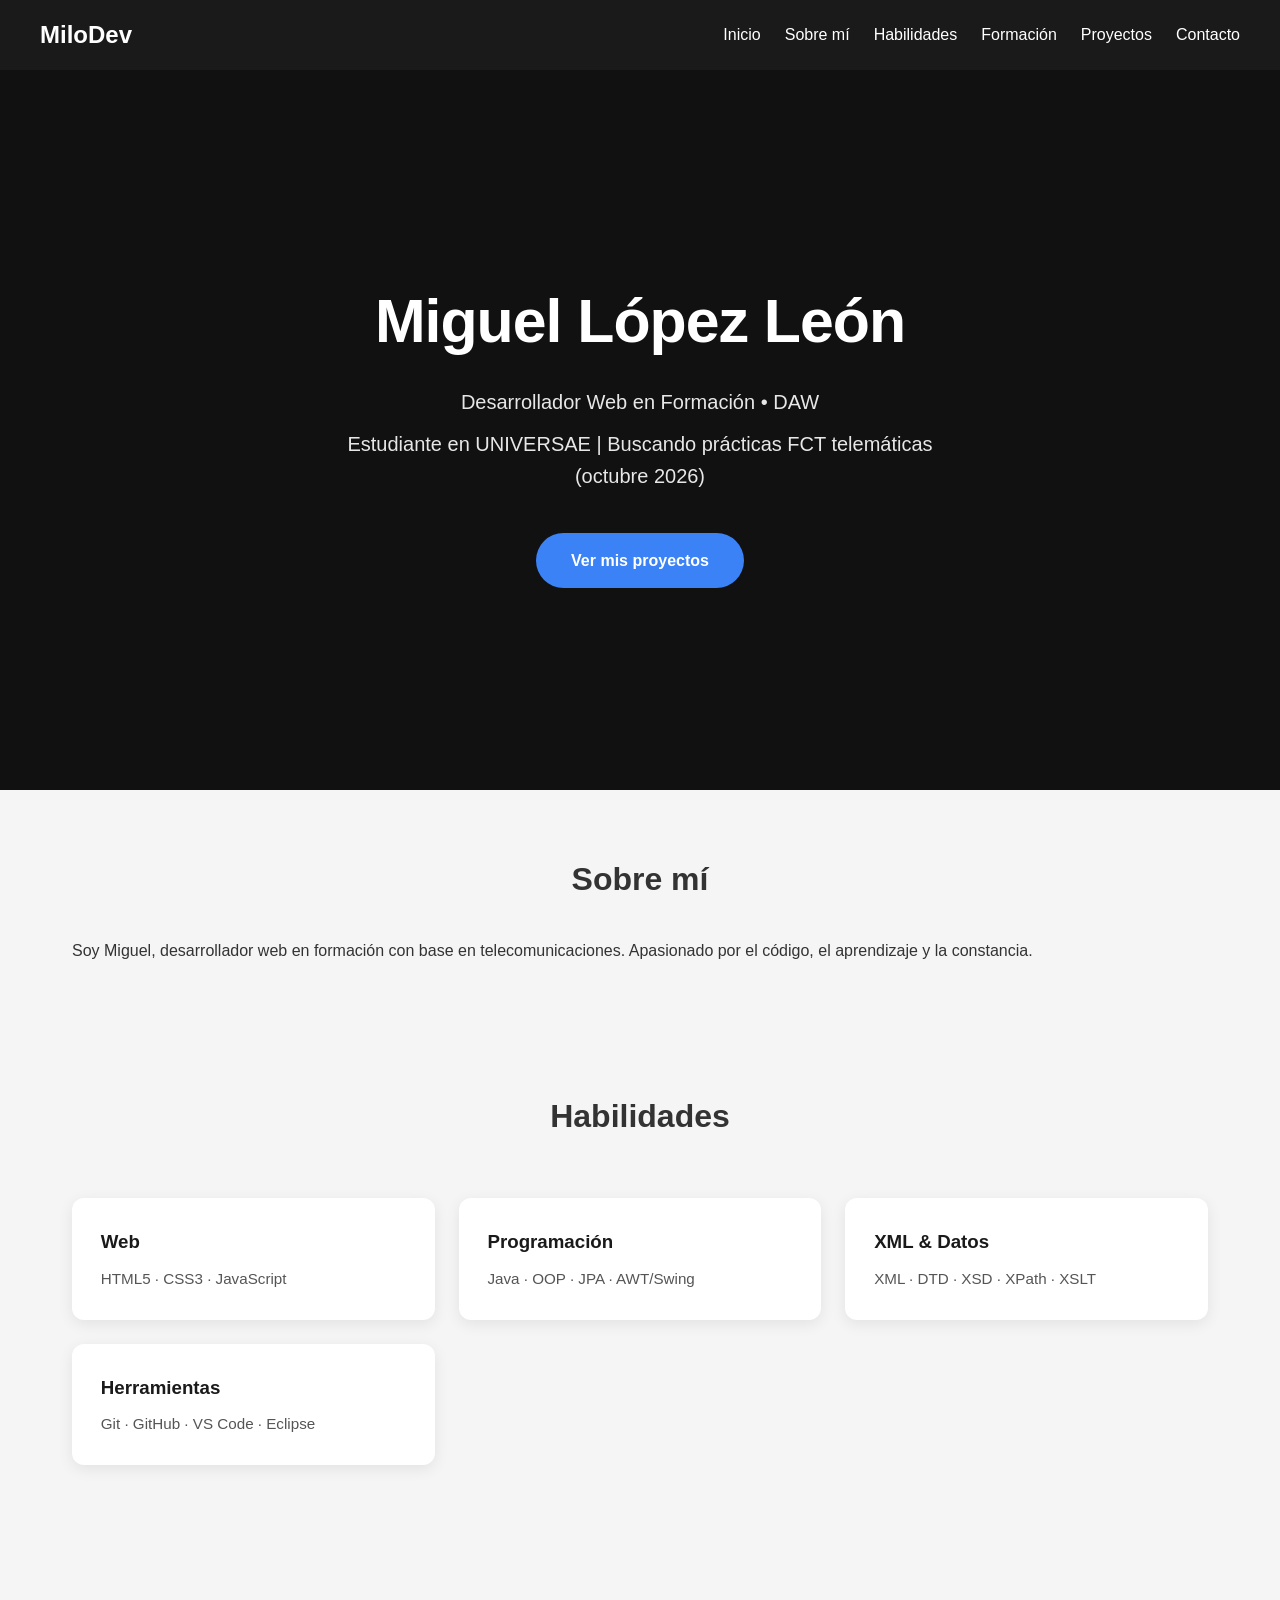
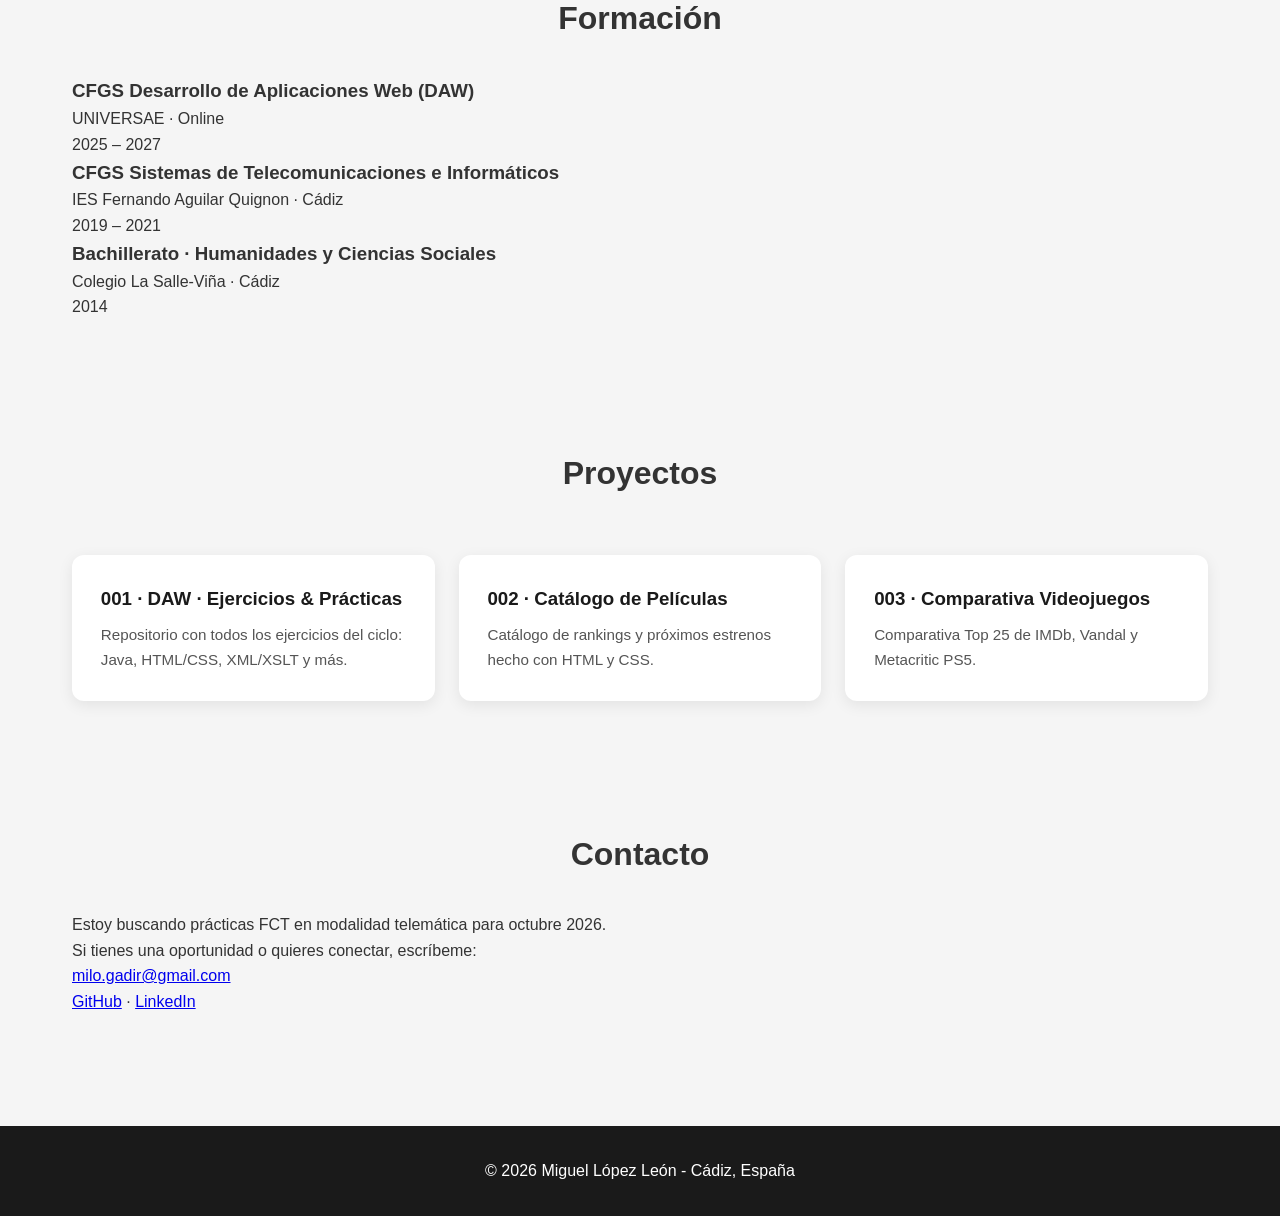
==== index.html @ a846097a "Publicar portfolio con index.html y styles.css" ====
<!DOCTYPE html>
<html lang="es">
<head>
    <meta charset="UTF-8">
    <meta name="viewport" content="width=device-width, initial-scale=1.0">
    <title>Miguel López León | Desarrollador Web</title>
    <link rel="stylesheet" href="styles.css">
</head>
<body>

    <header>
        <nav>
            <div>MiloDev</div>
            <ul>
                <li><a href="#inicio">Inicio</a></li>
                <li><a href="#sobre-mi">Sobre mí</a></li>
                <li><a href="#habilidades">Habilidades</a></li>
                <li><a href="#formacion">Formación</a></li>
                <li><a href="#proyectos">Proyectos</a></li>
                <li><a href="#contacto">Contacto</a></li>
            </ul>
        </nav>
    </header>

    <section id="inicio">
        <h1>Miguel López León</h1>
        <p>Desarrollador Web en Formación • DAW</p>
        <p>Estudiante en UNIVERSAE | Buscando prácticas FCT telemáticas (octubre 2026)</p>
        <a href="#proyectos" class="btn">Ver mis proyectos</a>
    </section>

    <section id="sobre-mi">
        <h2>Sobre mí</h2>
        <p>Soy Miguel, desarrollador web en formación con base en telecomunicaciones. Apasionado por el código, el aprendizaje y la constancia.</p>
    </section>

    <section id="habilidades">
        <h2>Habilidades</h2>
        <div>
            <h3>Web</h3>
            <p>HTML5 · CSS3 · JavaScript</p>
        </div>
        <div>
            <h3>Programación</h3>
            <p>Java · OOP · JPA · AWT/Swing</p>
        </div>
        <div>
            <h3>XML & Datos</h3>
            <p>XML · DTD · XSD · XPath · XSLT</p>
        </div>
        <div>
            <h3>Herramientas</h3>
            <p>Git · GitHub · VS Code · Eclipse</p>
        </div>
    </section>

    <section id="formacion">
        <h2>Formación</h2>
        <div>
            <h3>CFGS Desarrollo de Aplicaciones Web (DAW)</h3>
            <p>UNIVERSAE · Online</p>
            <p>2025 – 2027</p>
        </div>
        <div>
            <h3>CFGS Sistemas de Telecomunicaciones e Informáticos</h3>
            <p>IES Fernando Aguilar Quignon · Cádiz</p>
            <p>2019 – 2021</p>
        </div>
        <div>
            <h3>Bachillerato · Humanidades y Ciencias Sociales</h3>
            <p>Colegio La Salle-Viña · Cádiz</p>
            <p>2014</p>
        </div>
    </section>

    <section id="proyectos">
        <h2>Proyectos</h2>
        <a href="https://github.com/milogades/DAW-UNIVERSAE" target="_blank" class="proyecto-link">
            <div>
                <h3>001 · DAW · Ejercicios & Prácticas</h3>
                <p>Repositorio con todos los ejercicios del ciclo: Java, HTML/CSS, XML/XSLT y más.</p>
            </div>
        </a>
        <a href="https://milogades.github.io/catalogo-peliculas/" target="_blank" class="proyecto-link">
            <div>
                <h3>002 · Catálogo de Películas</h3>
                <p>Catálogo de rankings y próximos estrenos hecho con HTML y CSS.</p>
            </div>
        </a>
        <div>
            <h3>003 · Comparativa Videojuegos</h3>
            <p>Comparativa Top 25 de IMDb, Vandal y Metacritic PS5.</p>
        </div>
    </section>

    <section id="contacto">
        <h2>Contacto</h2>
        <p>Estoy buscando prácticas FCT en modalidad telemática para octubre 2026.</p>
        <p>Si tienes una oportunidad o quieres conectar, escríbeme:</p>
        <p><a href="mailto:milo.gadir@gmail.com">milo.gadir@gmail.com</a></p>
        <p>
            <a href="https://github.com/milogades" target="_blank" rel="noopener noreferrer">GitHub</a> ·
            <a href="https://linkedin.com/in/miguel-l%C3%B3pez-le%C3%B3n-2a3794136/" target="_blank" rel="noopener noreferrer">LinkedIn</a>
        </p>
    </section>

    <footer>
        <p>© 2026 Miguel López León - Cádiz, España</p>
    </footer>

</body>
</html>
---- styles.css ----
* {
    margin: 0;
    padding: 0;
    box-sizing: border-box;
}

body {
    font-family: Arial, Helvetica, sans-serif;
    line-height: 1.6;
    color: #333;
    background-color: #f5f5f5;
}

header {
    background-color: #1a1a1a;
    color: white;
    padding: 1rem 2rem;
}

nav {
    display: flex;
    justify-content: space-between;
    align-items: center;
    max-width: 1200px;
    margin: 0 auto;
}

nav div {
    font-size: 1.5rem;
    font-weight: bold;
}

nav ul {
    list-style: none;
    display: flex;
    gap: 1.5rem;
}

nav a {
    color: white;
    text-decoration: none;
}

nav a:hover {
    color: #4da6ff;
}

section {
    max-width: 1200px;
    margin: 0 auto;
    padding: 4rem 2rem;
}

#inicio {
    background-color: #111;
    color: white;
    text-align: center;
    padding: 8rem 2rem;
    min-height: 80vh;
    display: flex;
    flex-direction: column;
    justify-content: center;
    align-items: center;
    max-width: none;
}

#inicio h1 {
    font-size: 3.8rem;
    font-weight: 700;
    margin-bottom: 1rem;
    letter-spacing: -1px;
}

#inicio p {
    font-size: 1.25rem;
    margin-bottom: 0.6rem;
    opacity: 0.9;
    max-width: 600px;
}

#inicio .btn {
    display: inline-block;
    margin-top: 2rem;
    padding: 0.9rem 2.2rem;
    background-color: #3b82f6;
    color: white;
    text-decoration: none;
    border-radius: 50px;
    font-weight: 600;
    transition: background-color 0.3s ease, transform 0.3s ease;
}

#inicio .btn:hover {
    background-color: #2563eb;
    transform: translateY(-3px);
}

h2 {
    font-size: 2rem;
    margin-bottom: 2rem;
    text-align: center;
}

#habilidades > div,
#proyectos > div,
.proyecto-link div {
    background-color: white;
    padding: 1.8rem;
    border-radius: 12px;
    box-shadow: 0 4px 15px rgba(0, 0, 0, 0.08);
    transition: transform 0.3s ease, box-shadow 0.3s ease;
}

#habilidades > div:hover,
#proyectos > div:hover,
.proyecto-link:hover div {
    transform: translateY(-6px);
    box-shadow: 0 10px 25px rgba(0, 0, 0, 0.12);
}

#habilidades h3,
#proyectos h3,
.proyecto-link h3 {
    margin-bottom: 0.6rem;
    color: #1a1a1a;
}

#habilidades p,
#proyectos p,
.proyecto-link p {
    color: #555;
    font-size: 0.95rem;
}

#habilidades,
#proyectos {
    display: grid;
    grid-template-columns: repeat(auto-fit, minmax(280px, 1fr));
    gap: 1.5rem;
}

#habilidades h2,
#proyectos h2 {
    grid-column: 1 / -1;
}

.proyecto-link {
    text-decoration: none;
    color: inherit;
    display: block;
}

footer {
    background-color: #1a1a1a;
    color: white;
    text-align: center;
    padding: 2rem;
    margin-top: 3rem;
}

@media (max-width: 768px) {
    nav {
        flex-direction: column;
        gap: 1rem;
    }

    nav ul {
        flex-wrap: wrap;
        justify-content: center;
    }

    #inicio h1 {
        font-size: 2.4rem;
    }
}
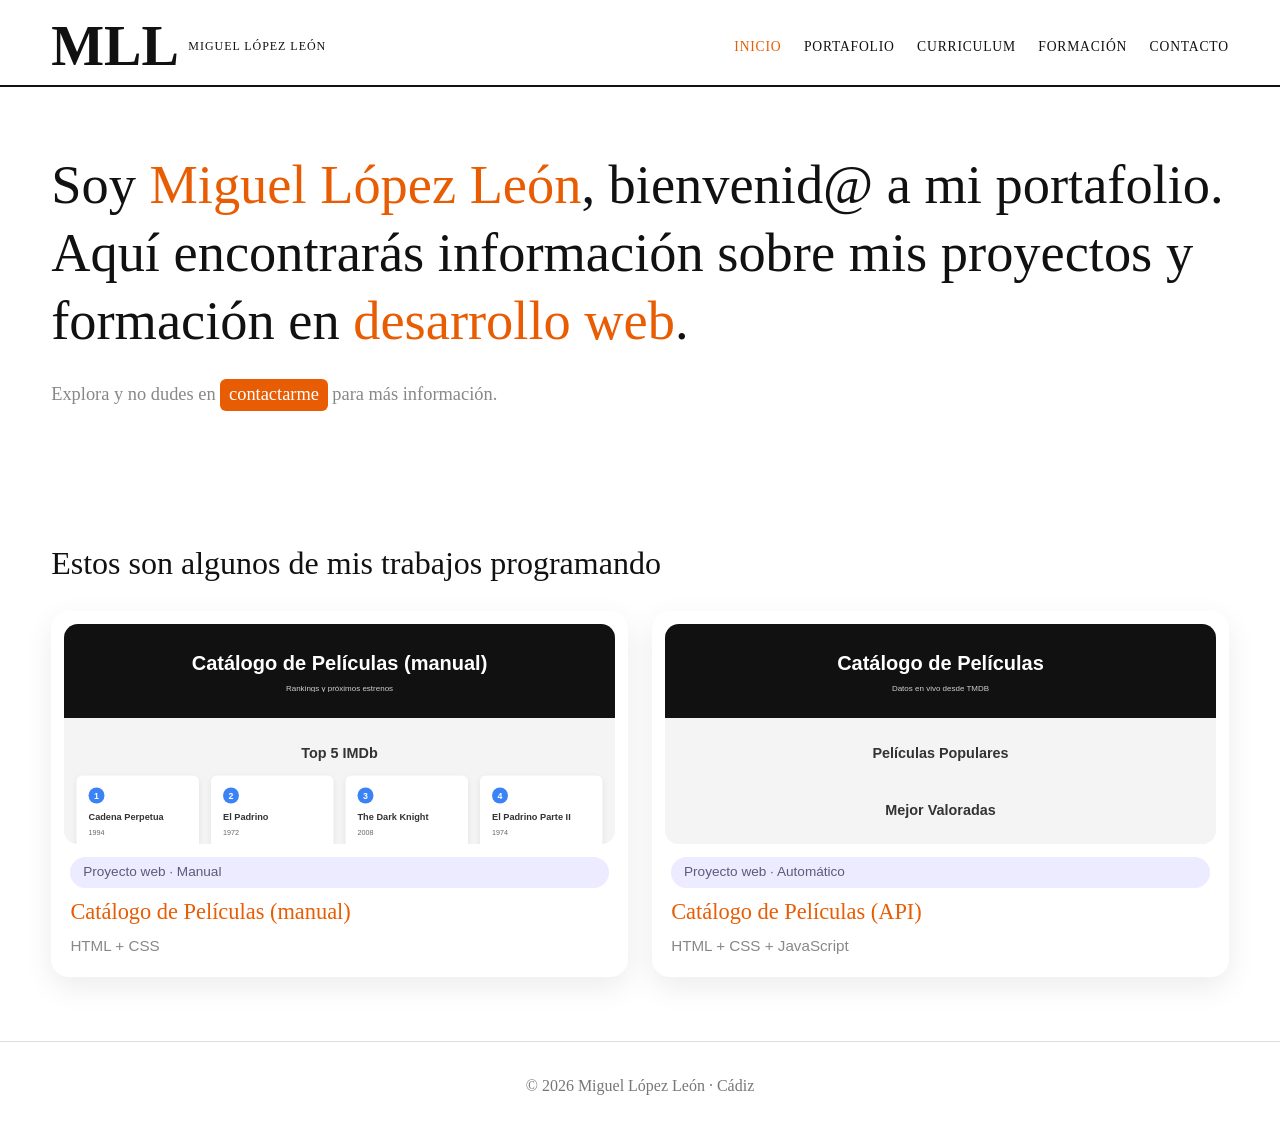
==== commit 91ff1096: "Ancho completo, grid de 2 columnas en inicio, currículum y estilos actualizados" ====
--- a/index.html
+++ b/index.html
@@ -3,110 +3,76 @@
 <head>
     <meta charset="UTF-8">
     <meta name="viewport" content="width=device-width, initial-scale=1.0">
-    <title>Miguel López León | Desarrollador Web</title>
+    <title>Inicio | Miguel López León</title>
     <link rel="stylesheet" href="styles.css">
 </head>
 <body>
 
     <header>
-        <nav>
-            <div>MiloDev</div>
-            <ul>
-                <li><a href="#inicio">Inicio</a></li>
-                <li><a href="#sobre-mi">Sobre mí</a></li>
-                <li><a href="#habilidades">Habilidades</a></li>
-                <li><a href="#formacion">Formación</a></li>
-                <li><a href="#proyectos">Proyectos</a></li>
-                <li><a href="#contacto">Contacto</a></li>
-            </ul>
-        </nav>
+        <div class="barra">
+            <a href="index.html" class="logo">
+                <span class="logo-letra">MLL</span>
+                <span class="logo-nombre">MIGUEL LÓPEZ LEÓN</span>
+            </a>
+            <nav>
+                <ul>
+                    <li><a href="index.html" class="activo">INICIO</a></li>
+                    <li><a href="portafolio.html">PORTAFOLIO</a></li>
+                    <li><a href="curriculum.html">CURRICULUM</a></li>
+                    <li><a href="formacion.html">FORMACIÓN</a></li>
+                    <li><a href="contacto.html">CONTACTO</a></li>
+                </ul>
+            </nav>
+        </div>
     </header>
 
-    <section id="inicio">
-        <h1>Miguel López León</h1>
-        <p>Desarrollador Web en Formación • DAW</p>
-        <p>Estudiante en UNIVERSAE | Buscando prácticas FCT telemáticas (octubre 2026)</p>
-        <a href="#proyectos" class="btn">Ver mis proyectos</a>
-    </section>
+    <main>
+        <section class="hero">
+            <h1>
+                Soy <span class="naranja">Miguel López León</span>, bienvenid@ a mi portafolio.
+                Aquí encontrarás información sobre mis proyectos y formación en
+                <span class="naranja">desarrollo web</span>.
+            </h1>
+            <p class="hero-texto">
+                Explora y no dudes en
+                <a href="contacto.html" class="btn-contacto">contactarme</a>
+                para más información.
+            </p>
+        </section>
 
-    <section id="sobre-mi">
-        <h2>Sobre mí</h2>
-        <p>Soy Miguel, desarrollador web en formación con base en telecomunicaciones. Apasionado por el código, el aprendizaje y la constancia.</p>
-    </section>
+        <section class="trabajos">
+            <h2>Estos son algunos de mis trabajos programando</h2>
+            <div class="grid-trabajos grid-dos">
 
-    <section id="habilidades">
-        <h2>Habilidades</h2>
-        <div>
-            <h3>Web</h3>
-            <p>HTML5 · CSS3 · JavaScript</p>
-        </div>
-        <div>
-            <h3>Programación</h3>
-            <p>Java · OOP · JPA · AWT/Swing</p>
-        </div>
-        <div>
-            <h3>XML & Datos</h3>
-            <p>XML · DTD · XSD · XPath · XSLT</p>
-        </div>
-        <div>
-            <h3>Herramientas</h3>
-            <p>Git · GitHub · VS Code · Eclipse</p>
-        </div>
-    </section>
+                <a href="catalogo.html" class="tarjeta-link">
+                    <article class="tarjeta">
+                        <div class="preview">
+                            <iframe src="catalogo.html" title="Vista previa catálogo manual"></iframe>
+                        </div>
+                        <p class="etiqueta">Proyecto web · Manual</p>
+                        <h3>Catálogo de Películas (manual)</h3>
+                        <p class="tecnologias">HTML + CSS</p>
+                    </article>
+                </a>
 
-    <section id="formacion">
-        <h2>Formación</h2>
-        <div>
-            <h3>CFGS Desarrollo de Aplicaciones Web (DAW)</h3>
-            <p>UNIVERSAE · Online</p>
-            <p>2025 – 2027</p>
-        </div>
-        <div>
-            <h3>CFGS Sistemas de Telecomunicaciones e Informáticos</h3>
-            <p>IES Fernando Aguilar Quignon · Cádiz</p>
-            <p>2019 – 2021</p>
-        </div>
-        <div>
-            <h3>Bachillerato · Humanidades y Ciencias Sociales</h3>
-            <p>Colegio La Salle-Viña · Cádiz</p>
-            <p>2014</p>
-        </div>
-    </section>
+                <a href="catalogo-api.html" class="tarjeta-link">
+                    <article class="tarjeta">
+                        <div class="preview">
+                            <iframe src="catalogo-api.html" title="Vista previa catálogo API"></iframe>
+                        </div>
+                        <p class="etiqueta">Proyecto web · Automático</p>
+                        <h3>Catálogo de Películas (API)</h3>
+                        <p class="tecnologias">HTML + CSS + JavaScript</p>
+                    </article>
+                </a>
 
-    <section id="proyectos">
-        <h2>Proyectos</h2>
-        <a href="https://github.com/milogades/DAW-UNIVERSAE" target="_blank" class="proyecto-link">
-            <div>
-                <h3>001 · DAW · Ejercicios & Prácticas</h3>
-                <p>Repositorio con todos los ejercicios del ciclo: Java, HTML/CSS, XML/XSLT y más.</p>
             </div>
-        </a>
-        <a href="https://milogades.github.io/catalogo-peliculas/" target="_blank" class="proyecto-link">
-            <div>
-                <h3>002 · Catálogo de Películas</h3>
-                <p>Catálogo de rankings y próximos estrenos hecho con HTML y CSS.</p>
-            </div>
-        </a>
-        <div>
-            <h3>003 · Comparativa Videojuegos</h3>
-            <p>Comparativa Top 25 de IMDb, Vandal y Metacritic PS5.</p>
-        </div>
-    </section>
-
-    <section id="contacto">
-        <h2>Contacto</h2>
-        <p>Estoy buscando prácticas FCT en modalidad telemática para octubre 2026.</p>
-        <p>Si tienes una oportunidad o quieres conectar, escríbeme:</p>
-        <p><a href="mailto:milo.gadir@gmail.com">milo.gadir@gmail.com</a></p>
-        <p>
-            <a href="https://github.com/milogades" target="_blank" rel="noopener noreferrer">GitHub</a> ·
-            <a href="https://linkedin.com/in/miguel-l%C3%B3pez-le%C3%B3n-2a3794136/" target="_blank" rel="noopener noreferrer">LinkedIn</a>
-        </p>
-    </section>
+        </section>
+    </main>
 
     <footer>
-        <p>© 2026 Miguel López León - Cádiz, España</p>
+        <p>© 2026 Miguel López León · Cádiz</p>
     </footer>
 
 </body>
-</html>+</html>
--- a/styles.css
+++ b/styles.css
@@ -5,161 +5,307 @@
 }
 
 body {
-    font-family: Arial, Helvetica, sans-serif;
-    line-height: 1.6;
-    color: #333;
-    background-color: #f5f5f5;
+    font-family: Georgia, "Times New Roman", serif;
+    background: #fff;
+    color: #111;
+    line-height: 1.5;
 }
 
 header {
-    background-color: #1a1a1a;
-    color: white;
-    padding: 1rem 2rem;
-}
-
-nav {
+    border-bottom: 2px solid #111;
+}
+
+.barra {
+    width: 100%;
+    max-width: none;
+    margin: 0;
+    padding: 1.5rem 4vw 1rem;
     display: flex;
     justify-content: space-between;
     align-items: center;
-    max-width: 1200px;
-    margin: 0 auto;
-}
-
-nav div {
-    font-size: 1.5rem;
+    border-bottom: none;
+}
+
+.logo {
+    display: flex;
+    align-items: center;
+    gap: 0.6rem;
+    text-decoration: none;
+    color: #111;
+}
+
+.logo-letra {
+    font-size: 3.5rem;
     font-weight: bold;
+    line-height: 0.8;
+}
+
+.logo-nombre {
+    font-size: 0.75rem;
+    letter-spacing: 0.08em;
 }
 
 nav ul {
     list-style: none;
     display: flex;
+    gap: 1.4rem;
+}
+
+nav a {
+    text-decoration: none;
+    color: #111;
+    font-size: 0.85rem;
+    letter-spacing: 0.06em;
+}
+
+nav a.activo,
+nav a:hover {
+    color: #e85d04;
+}
+
+.hero,
+.trabajos,
+#curriculum,
+#formacion,
+#contacto {
+    width: 100%;
+    max-width: none;
+    margin: 0;
+    padding: 4rem 4vw;
+}
+
+.hero h1 {
+    font-size: clamp(2rem, 5vw, 3.4rem);
+    font-weight: 500;
+    line-height: 1.25;
+    margin-bottom: 1.5rem;
+}
+
+.naranja {
+    color: #e85d04;
+}
+
+.hero-texto {
+    color: #888;
+    font-size: 1.15rem;
+}
+
+.btn-contacto {
+    display: inline-block;
+    background: #e85d04;
+    color: #fff;
+    text-decoration: none;
+    padding: 0.15rem 0.55rem;
+    border-radius: 6px;
+}
+
+.btn-contacto:hover {
+    background: #d9480f;
+}
+
+.trabajos h2,
+#curriculum h2,
+#formacion h2,
+#contacto h2 {
+    font-size: 2rem;
+    font-weight: 500;
+    margin-bottom: 1.5rem;
+}
+
+.grid-trabajos {
+    display: grid;
+    grid-template-columns: 1fr;
     gap: 1.5rem;
 }
 
-nav a {
-    color: white;
-    text-decoration: none;
-}
-
-nav a:hover {
-    color: #4da6ff;
-}
-
-section {
-    max-width: 1200px;
-    margin: 0 auto;
-    padding: 4rem 2rem;
-}
-
-#inicio {
-    background-color: #111;
-    color: white;
-    text-align: center;
-    padding: 8rem 2rem;
-    min-height: 80vh;
-    display: flex;
-    flex-direction: column;
-    justify-content: center;
-    align-items: center;
-    max-width: none;
-}
-
-#inicio h1 {
-    font-size: 3.8rem;
-    font-weight: 700;
-    margin-bottom: 1rem;
-    letter-spacing: -1px;
-}
-
-#inicio p {
-    font-size: 1.25rem;
-    margin-bottom: 0.6rem;
-    opacity: 0.9;
-    max-width: 600px;
-}
-
-#inicio .btn {
-    display: inline-block;
-    margin-top: 2rem;
-    padding: 0.9rem 2.2rem;
-    background-color: #3b82f6;
-    color: white;
-    text-decoration: none;
-    border-radius: 50px;
-    font-weight: 600;
-    transition: background-color 0.3s ease, transform 0.3s ease;
-}
-
-#inicio .btn:hover {
-    background-color: #2563eb;
-    transform: translateY(-3px);
-}
-
-h2 {
-    font-size: 2rem;
-    margin-bottom: 2rem;
-    text-align: center;
-}
-
-#habilidades > div,
-#proyectos > div,
-.proyecto-link div {
-    background-color: white;
-    padding: 1.8rem;
-    border-radius: 12px;
-    box-shadow: 0 4px 15px rgba(0, 0, 0, 0.08);
-    transition: transform 0.3s ease, box-shadow 0.3s ease;
-}
-
-#habilidades > div:hover,
-#proyectos > div:hover,
-.proyecto-link:hover div {
-    transform: translateY(-6px);
-    box-shadow: 0 10px 25px rgba(0, 0, 0, 0.12);
-}
-
-#habilidades h3,
-#proyectos h3,
-.proyecto-link h3 {
-    margin-bottom: 0.6rem;
-    color: #1a1a1a;
-}
-
-#habilidades p,
-#proyectos p,
-.proyecto-link p {
-    color: #555;
-    font-size: 0.95rem;
-}
-
-#habilidades,
-#proyectos {
-    display: grid;
-    grid-template-columns: repeat(auto-fit, minmax(280px, 1fr));
-    gap: 1.5rem;
-}
-
-#habilidades h2,
-#proyectos h2 {
-    grid-column: 1 / -1;
-}
-
-.proyecto-link {
+.grid-dos {
+    grid-template-columns: 1fr 1fr;
+}
+
+.tarjeta-link {
     text-decoration: none;
     color: inherit;
     display: block;
 }
 
+.tarjeta {
+    background: #fff;
+    border-radius: 18px;
+    box-shadow: 0 10px 30px rgba(0, 0, 0, 0.08);
+    overflow: hidden;
+    padding-bottom: 1.2rem;
+    transition: transform 0.3s ease, box-shadow 0.3s ease;
+}
+
+.tarjeta:hover {
+    transform: translateY(-8px);
+    box-shadow: 0 16px 35px rgba(0, 0, 0, 0.14);
+}
+
+.preview {
+    height: 220px;
+    margin: 0.8rem;
+    border-radius: 14px;
+    overflow: hidden;
+    background: #f4f4f4;
+}
+
+.preview iframe {
+    width: 200%;
+    height: 400%;
+    border: none;
+    transform: scale(0.5);
+    transform-origin: top left;
+    pointer-events: none;
+}
+
+.etiqueta {
+    margin: 0.8rem 1.2rem 0.4rem;
+    background: #ecebff;
+    color: #5b5b7a;
+    font-size: 0.85rem;
+    font-family: Arial, Helvetica, sans-serif;
+    padding: 0.35rem 0.8rem;
+    border-radius: 999px;
+}
+
+.tarjeta h3 {
+    margin: 0.4rem 1.2rem;
+    color: #e85d04;
+    font-size: 1.4rem;
+    font-weight: 500;
+}
+
+.tecnologias {
+    margin: 0.2rem 1.2rem 0;
+    color: #888;
+    font-family: Arial, Helvetica, sans-serif;
+    font-size: 0.95rem;
+}
+
+#curriculum p,
+#formacion p,
+#contacto p {
+    color: #444;
+}
+
 footer {
-    background-color: #1a1a1a;
-    color: white;
     text-align: center;
     padding: 2rem;
-    margin-top: 3rem;
-}
-
-@media (max-width: 768px) {
-    nav {
+    border-top: 1px solid #ddd;
+    color: #777;
+}
+
+.caja-filtros {
+    background: #fff4ed;
+    border-radius: 18px;
+    padding: 1.2rem;
+    margin-bottom: 2rem;
+}
+
+.filtros {
+    display: flex;
+    flex-wrap: wrap;
+    gap: 0.7rem;
+}
+
+.filtro {
+    background: transparent;
+    border: 2px solid #e85d04;
+    color: #e85d04;
+    padding: 0.45rem 1.1rem;
+    border-radius: 999px;
+    cursor: pointer;
+    font-size: 0.95rem;
+}
+
+.filtro.activo,
+.filtro:hover {
+    background: #e85d04;
+    color: #fff;
+}
+
+.contador {
+    text-align: right;
+    color: #e85d04;
+    margin-top: 0.8rem;
+    font-style: italic;
+}
+
+.contacto-grid {
+    display: grid;
+    grid-template-columns: 1fr 1fr;
+    gap: 2.5rem;
+    align-items: start;
+}
+
+.formulario {
+    display: flex;
+    flex-direction: column;
+    gap: 1rem;
+}
+
+.formulario input,
+.formulario textarea {
+    font-family: Arial, Helvetica, sans-serif;
+    font-size: 1rem;
+    padding: 0.9rem 1rem;
+    border: 1px solid #ddd;
+    border-left: 4px solid #e85d04;
+    border-radius: 4px;
+    outline: none;
+}
+
+.formulario input:focus,
+.formulario textarea:focus {
+    border-color: #e85d04;
+}
+
+.formulario button {
+    background: #e85d04;
+    color: #fff;
+    border: none;
+    padding: 0.9rem;
+    font-size: 1rem;
+    border-radius: 6px;
+    cursor: pointer;
+}
+
+.formulario button:hover {
+    background: #d9480f;
+}
+
+.contacto-info {
+    background: #f4f4f4;
+    padding: 2rem;
+    border-radius: 8px;
+}
+
+.contacto-info h3 {
+    margin-bottom: 0.4rem;
+    padding-bottom: 0.5rem;
+    border-bottom: 2px solid #e85d04;
+}
+
+.contacto-info h3:not(:first-child) {
+    margin-top: 2rem;
+}
+
+.contacto-info p {
+    margin-top: 0.8rem;
+}
+
+.contacto-info a {
+    color: #111;
+    text-decoration: none;
+}
+
+.contacto-info a:hover {
+    color: #e85d04;
+}
+
+@media (max-width: 800px) {
+    .barra {
         flex-direction: column;
         gap: 1rem;
     }
@@ -169,7 +315,11 @@
         justify-content: center;
     }
 
-    #inicio h1 {
-        font-size: 2.4rem;
+    .grid-dos {
+        grid-template-columns: 1fr;
     }
-}
+
+    .contacto-grid {
+        grid-template-columns: 1fr;
+    }
+}
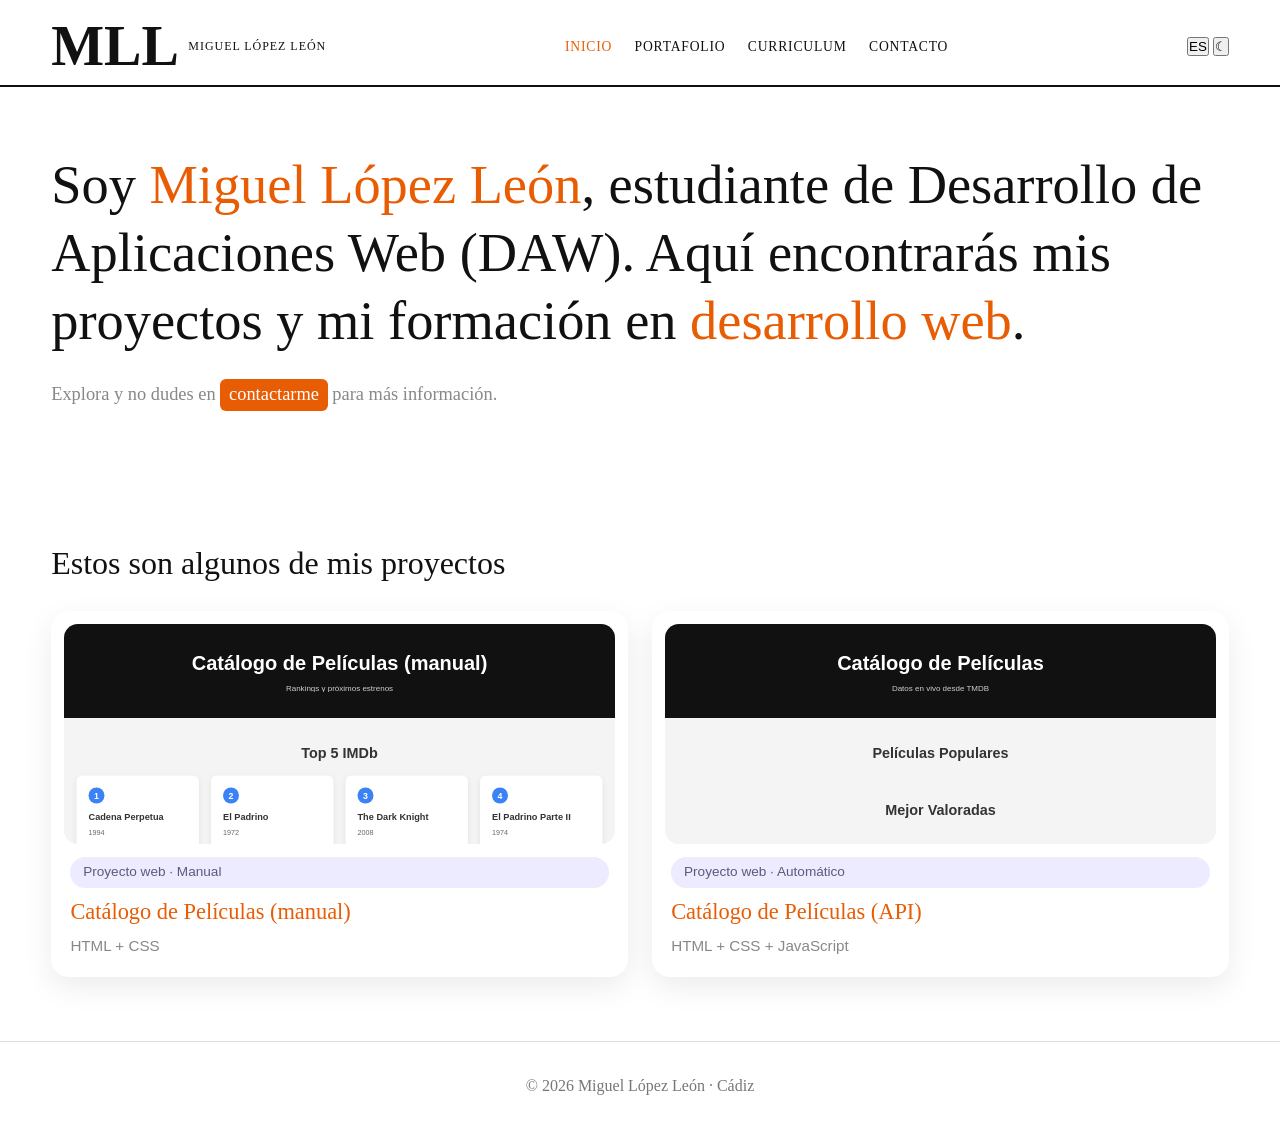
==== commit c9ba1953: "Tema oscuro, idioma ES/EN, currículum y estilos petróleo" ====
--- a/index.html
+++ b/index.html
@@ -5,6 +5,11 @@
     <meta name="viewport" content="width=device-width, initial-scale=1.0">
     <title>Inicio | Miguel López León</title>
     <link rel="stylesheet" href="styles.css">
+    <script>
+        if (localStorage.getItem("tema") === "oscuro") {
+            document.documentElement.classList.add("oscuro");
+        }
+    </script>
 </head>
 <body>
 
@@ -16,34 +21,36 @@
             </a>
             <nav>
                 <ul>
-                    <li><a href="index.html" class="activo">INICIO</a></li>
-                    <li><a href="portafolio.html">PORTAFOLIO</a></li>
-                    <li><a href="curriculum.html">CURRICULUM</a></li>
-                    <li><a href="formacion.html">FORMACIÓN</a></li>
-                    <li><a href="contacto.html">CONTACTO</a></li>
+                    <li><a href="index.html" class="activo" data-i18n="nav-inicio">INICIO</a></li>
+                    <li><a href="portafolio.html" data-i18n="nav-portafolio">PORTAFOLIO</a></li>
+                    <li><a href="curriculum.html" data-i18n="nav-curriculum">CURRICULUM</a></li>
+                    <li><a href="contacto.html" data-i18n="nav-contacto">CONTACTO</a></li>
                 </ul>
             </nav>
+            <div class="utiles">
+                <button type="button" class="btn-util" id="btn-idioma">ES</button>
+                <button type="button" class="btn-util" id="btn-tema">☾</button>
+            </div>
         </div>
     </header>
 
     <main>
         <section class="hero">
             <h1>
-                Soy <span class="naranja">Miguel López León</span>, bienvenid@ a mi portafolio.
-                Aquí encontrarás información sobre mis proyectos y formación en
-                <span class="naranja">desarrollo web</span>.
+                <span data-i18n="hero-1">Soy</span>
+                <span class="naranja">Miguel López León</span><span data-i18n="hero-2">, estudiante de Desarrollo de Aplicaciones Web (DAW). Aquí encontrarás mis proyectos y mi formación en</span>
+                <span class="naranja" data-i18n="hero-3">desarrollo web</span>.
             </h1>
             <p class="hero-texto">
-                Explora y no dudes en
-                <a href="contacto.html" class="btn-contacto">contactarme</a>
-                para más información.
+                <span data-i18n="hero-4">Explora y no dudes en</span>
+                <a href="contacto.html" class="btn-contacto" data-i18n="hero-btn">contactarme</a>
+                <span data-i18n="hero-5">para más información.</span>
             </p>
         </section>
 
         <section class="trabajos">
-            <h2>Estos son algunos de mis trabajos programando</h2>
+            <h2 data-i18n="trabajos">Estos son algunos de mis proyectos</h2>
             <div class="grid-trabajos grid-dos">
-
                 <a href="catalogo.html" class="tarjeta-link">
                     <article class="tarjeta">
                         <div class="preview">
@@ -54,7 +61,6 @@
                         <p class="tecnologias">HTML + CSS</p>
                     </article>
                 </a>
-
                 <a href="catalogo-api.html" class="tarjeta-link">
                     <article class="tarjeta">
                         <div class="preview">
@@ -65,7 +71,6 @@
                         <p class="tecnologias">HTML + CSS + JavaScript</p>
                     </article>
                 </a>
-
             </div>
         </section>
     </main>
@@ -74,5 +79,6 @@
         <p>© 2026 Miguel López León · Cádiz</p>
     </footer>
 
+    <script src="extra.js"></script>
 </body>
 </html>
